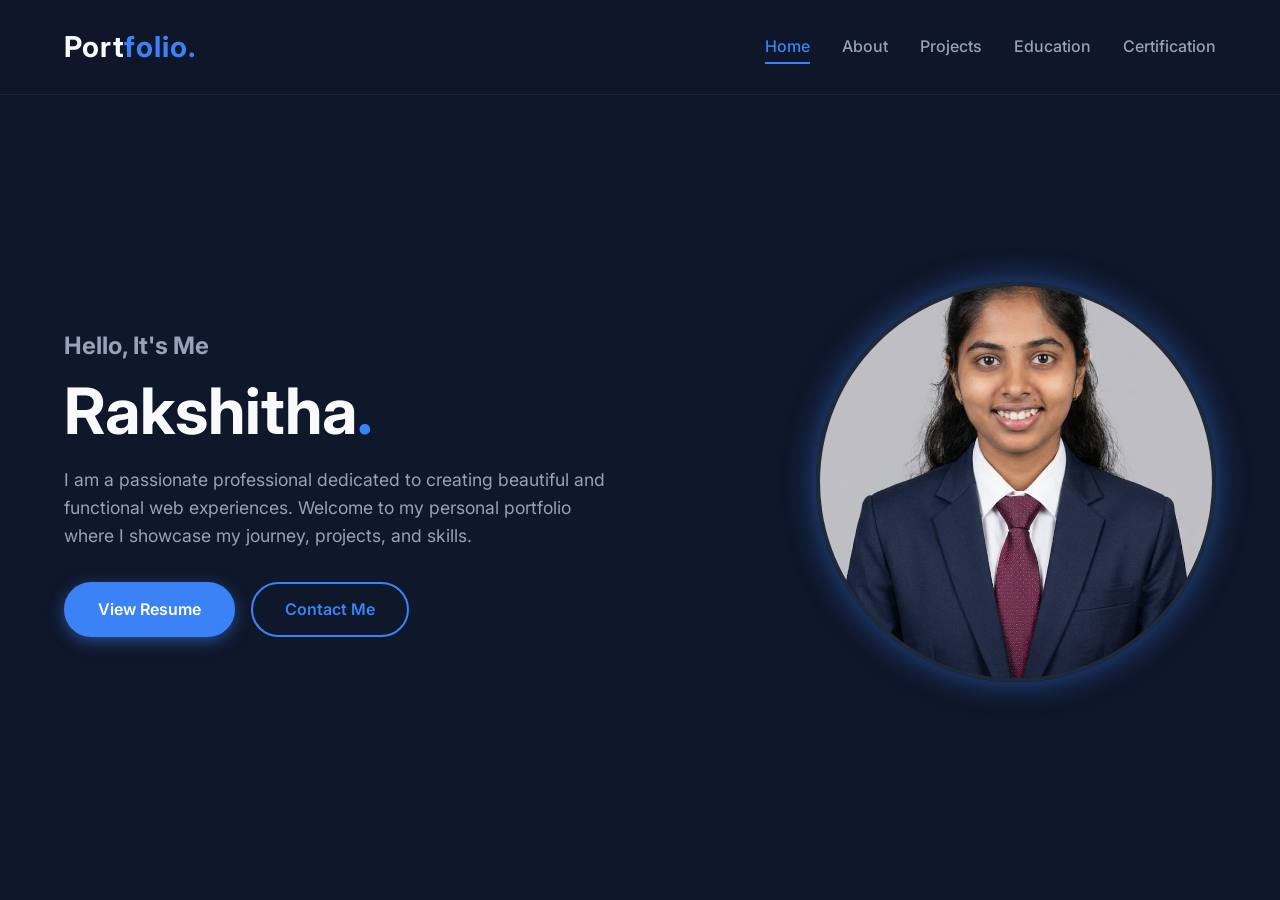
==== index.html @ 45963d86 "inital commit" ====
<!DOCTYPE html>
<html lang="en">
<head>
    <meta charset="UTF-8">
    <meta name="viewport" content="width=device-width, initial-scale=1.0">
    <title>Portfolio | Home</title>
    <link rel="stylesheet" href="css/styles.css">
    <link href="https://fonts.googleapis.com/css2?family=Inter:wght@300;400;500;600;700&display=swap" rel="stylesheet">
    <link rel="stylesheet" href="https://cdnjs.cloudflare.com/ajax/libs/font-awesome/6.4.0/css/all.min.css">
</head>
<body>

    <header>
        <a href="index.html" class="logo">Port<span>folio.</span></a>
        <nav class="nav-links">
            <a href="index.html" class="active">Home</a>
            <a href="about.html">About</a>
            <a href="projects.html">Projects</a>
            <a href="education.html">Education</a>
            <a href="certification.html">Certification</a>
        </nav>
        <div class="hamburger">
            <i class="fas fa-bars"></i>
        </div>
    </header>

    <section class="hero" id="home">
        <div class="hero-content fade-in">
            <h3>Hello, It's Me</h3>
            <h1>Rakshitha<span>.</span></h1>
            <p>I am a passionate professional dedicated to creating beautiful and functional web experiences. Welcome to my personal portfolio where I showcase my journey, projects, and skills.</p>
            
            <div class="hero-btn-group">
                <a href="resume - Copy.pdf" target="_blank" class="btn">View Resume</a>
                <a href="mailto:contact@example.com" class="btn btn-outline">Contact Me</a>
            </div>
        </div>

        <div class="hero-image fade-in">
            <div class="img-box">
                <img src="image - Copy.jpeg" alt="Rakshitha">
            </div>
        </div>
    </section>

    <script src="js/script.js"></script>
</body>
</html>
---- css/styles.css ----
:root {
  /* Color Palette - Premium Dark Theme */
  --bg-color: #0f172a;
  --surface-color: #1e293b;
  --surface-hover: #334155;
  --text-primary: #f8fafc;
  --text-secondary: #94a3b8;
  --accent-color: #3b82f6;
  --accent-glow: rgba(59, 130, 246, 0.5);
  
  /* Typography */
  --font-main: 'Inter', system-ui, -apple-system, sans-serif;
  --transition: all 0.3s ease;
}

* {
  margin: 0;
  padding: 0;
  box-sizing: border-box;
  font-family: var(--font-main);
}

body {
  background-color: var(--bg-color);
  color: var(--text-primary);
  line-height: 1.6;
  overflow-x: hidden;
}

a {
  text-decoration: none;
  color: inherit;
}

ul {
  list-style: none;
}

/* Header & Navigation */
header {
  position: fixed;
  top: 0;
  width: 100%;
  padding: 1.5rem 5%;
  display: flex;
  justify-content: space-between;
  align-items: center;
  background: rgba(15, 23, 42, 0.8);
  backdrop-filter: blur(10px);
  z-index: 1000;
  border-bottom: 1px solid rgba(255, 255, 255, 0.05);
}

.logo {
  font-size: 1.8rem;
  font-weight: 700;
  color: var(--text-primary);
  letter-spacing: 1px;
}

.logo span {
  color: var(--accent-color);
}

.nav-links {
  display: flex;
  gap: 2rem;
}

.nav-links a {
  font-size: 1rem;
  font-weight: 500;
  color: var(--text-secondary);
  transition: var(--transition);
  position: relative;
}

.nav-links a:hover,
.nav-links a.active {
  color: var(--accent-color);
}

.nav-links a::after {
  content: '';
  position: absolute;
  width: 0;
  height: 2px;
  background: var(--accent-color);
  bottom: -4px;
  left: 0;
  transition: var(--transition);
}

.nav-links a:hover::after,
.nav-links a.active::after {
  width: 100%;
}

.hamburger {
  display: none;
  cursor: pointer;
  font-size: 1.5rem;
  color: var(--text-primary);
}

/* Common Section Styles */
section {
  min-height: 100vh;
  padding: 8rem 5% 4rem;
}

.section-title {
  text-align: center;
  font-size: 2.5rem;
  margin-bottom: 3rem;
  color: var(--text-primary);
}

.section-title span {
  color: var(--accent-color);
}

/* Buttons */
.btn {
  display: inline-block;
  padding: 0.8rem 2rem;
  background: var(--accent-color);
  color: #fff;
  border-radius: 30px;
  font-weight: 600;
  transition: var(--transition);
  border: 2px solid var(--accent-color);
  box-shadow: 0 4px 15px var(--accent-glow);
}

.btn:hover {
  background: transparent;
  color: var(--accent-color);
  box-shadow: none;
}

.btn-outline {
  background: transparent;
  color: var(--accent-color);
  box-shadow: none;
}

.btn-outline:hover {
  background: var(--accent-color);
  color: #fff;
  box-shadow: 0 4px 15px var(--accent-glow);
}

/* Hero Section (Home) */
.hero {
  display: flex;
  align-items: center;
  justify-content: space-between;
  gap: 2rem;
}

.hero-content {
  flex: 1;
}

.hero-content h3 {
  font-size: 1.5rem;
  color: var(--text-secondary);
  margin-bottom: 0.5rem;
}

.hero-content h1 {
  font-size: 4rem;
  line-height: 1.2;
  margin-bottom: 1rem;
}

.hero-content h1 span {
  color: var(--accent-color);
}

.hero-content p {
  color: var(--text-secondary);
  font-size: 1.1rem;
  margin-bottom: 2rem;
  max-width: 600px;
}

.hero-btn-group {
  display: flex;
  gap: 1rem;
}

.hero-image {
  flex: 1;
  display: flex;
  justify-content: flex-end;
}

.img-box {
  width: 400px;
  height: 400px;
  border-radius: 50%;
  overflow: hidden;
  border: 4px solid var(--surface-color);
  box-shadow: 0 0 30px var(--accent-glow);
  position: relative;
  animation: float 6s ease-in-out infinite;
}

.img-box img {
  width: 100%;
  height: 100%;
  object-fit: cover;
}

@keyframes float {
  0% { transform: translateY(0); }
  50% { transform: translateY(-20px); }
  100% { transform: translateY(0); }
}

/* About Section */
.about-content {
  display: flex;
  gap: 4rem;
  align-items: center;
}

.about-text {
  flex: 1;
}

.about-text h2 {
  font-size: 2rem;
  margin-bottom: 1rem;
}

.about-text p {
  color: var(--text-secondary);
  margin-bottom: 1.5rem;
  font-size: 1.1rem;
}

.skills-grid {
  display: grid;
  grid-template-columns: repeat(auto-fit, minmax(120px, 1fr));
  gap: 1rem;
  margin-top: 2rem;
}

.skill-tag {
  background: var(--surface-color);
  padding: 0.8rem 1.5rem;
  border-radius: 8px;
  text-align: center;
  font-weight: 600;
  color: var(--accent-color);
  border: 1px solid rgba(255,255,255,0.05);
  transition: var(--transition);
}

.skill-tag:hover {
  background: var(--surface-hover);
  transform: translateY(-5px);
}

/* Projects Section */
.projects-grid {
  display: grid;
  grid-template-columns: repeat(auto-fit, minmax(300px, 1fr));
  gap: 2rem;
}

.project-card {
  background: var(--surface-color);
  border-radius: 12px;
  overflow: hidden;
  transition: var(--transition);
  border: 1px solid rgba(255,255,255,0.05);
}

.project-card:hover {
  transform: translateY(-10px);
  box-shadow: 0 10px 30px rgba(0,0,0,0.5);
  border-color: var(--accent-color);
}

.project-img {
  width: 100%;
  height: 200px;
  background: #2a3548; /* Placeholder color */
  display: flex;
  align-items: center;
  justify-content: center;
  color: var(--text-secondary);
}

.project-info {
  padding: 1.5rem;
}

.project-info h3 {
  margin-bottom: 0.5rem;
  color: var(--text-primary);
}

.project-info p {
  color: var(--text-secondary);
  font-size: 0.95rem;
  margin-bottom: 1rem;
}

/* Timeline (Education) */
.timeline {
  max-width: 800px;
  margin: 0 auto;
  position: relative;
}

.timeline::before {
  content: '';
  position: absolute;
  width: 2px;
  height: 100%;
  background: var(--surface-color);
  left: 50%;
  transform: translateX(-50%);
}

.timeline-item {
  width: 100%;
  margin-bottom: 3rem;
  position: relative;
}

.timeline-dot {
  position: absolute;
  width: 20px;
  height: 20px;
  background: var(--accent-color);
  border-radius: 50%;
  left: 50%;
  transform: translateX(-50%);
  top: 0;
  box-shadow: 0 0 10px var(--accent-glow);
}

.timeline-content {
  width: 45%;
  background: var(--surface-color);
  padding: 1.5rem;
  border-radius: 12px;
  border: 1px solid rgba(255,255,255,0.05);
}

.timeline-item:nth-child(odd) .timeline-content {
  margin-left: auto;
}

.timeline-date {
  color: var(--accent-color);
  font-weight: 600;
  margin-bottom: 0.5rem;
}

.timeline-content h3 {
  margin-bottom: 0.5rem;
}

.timeline-content p {
  color: var(--text-secondary);
}

/* Certifications */
.cert-grid {
  display: grid;
  grid-template-columns: repeat(auto-fit, minmax(300px, 1fr));
  gap: 2rem;
}

.cert-card {
  background: var(--surface-color);
  padding: 2rem;
  border-radius: 12px;
  text-align: center;
  border: 1px solid rgba(255,255,255,0.05);
  transition: var(--transition);
}

.cert-card:hover {
  transform: translateY(-5px);
  border-color: var(--accent-color);
}

.cert-icon {
  font-size: 3rem;
  color: var(--accent-color);
  margin-bottom: 1rem;
}

/* Animations */
.fade-in {
  opacity: 0;
  transform: translateY(30px);
  transition: opacity 0.8s ease, transform 0.8s ease;
}

.fade-in.appear {
  opacity: 1;
  transform: translateY(0);
}

/* Responsive */
@media (max-width: 991px) {
  header { padding: 1.5rem; }
  section { padding: 6rem 5% 2rem; }
  .hero { flex-direction: column; text-align: center; gap: 4rem;}
  .hero-content h1 { font-size: 3rem; }
  .hero-btn-group { justify-content: center; }
  .hero-image { justify-content: center; }
  .img-box { width: 300px; height: 300px; }
  .about-content { flex-direction: column; }
  .timeline::before { left: 0; }
  .timeline-dot { left: 0; transform: translateX(-5px); }
  .timeline-content { width: 90%; margin-left: auto !important; }
}

@media (max-width: 768px) {
  .hamburger { display: block; }
  .nav-links {
    position: absolute;
    top: 100%;
    left: 0;
    width: 100%;
    background: var(--surface-color);
    flex-direction: column;
    text-align: center;
    padding: 2rem 0;
    gap: 1.5rem;
    clip-path: polygon(0 0, 100% 0, 100% 0, 0 0);
    transition: var(--transition);
  }
  .nav-links.active {
    clip-path: polygon(0 0, 100% 0, 100% 100%, 0 100%);
  }
}
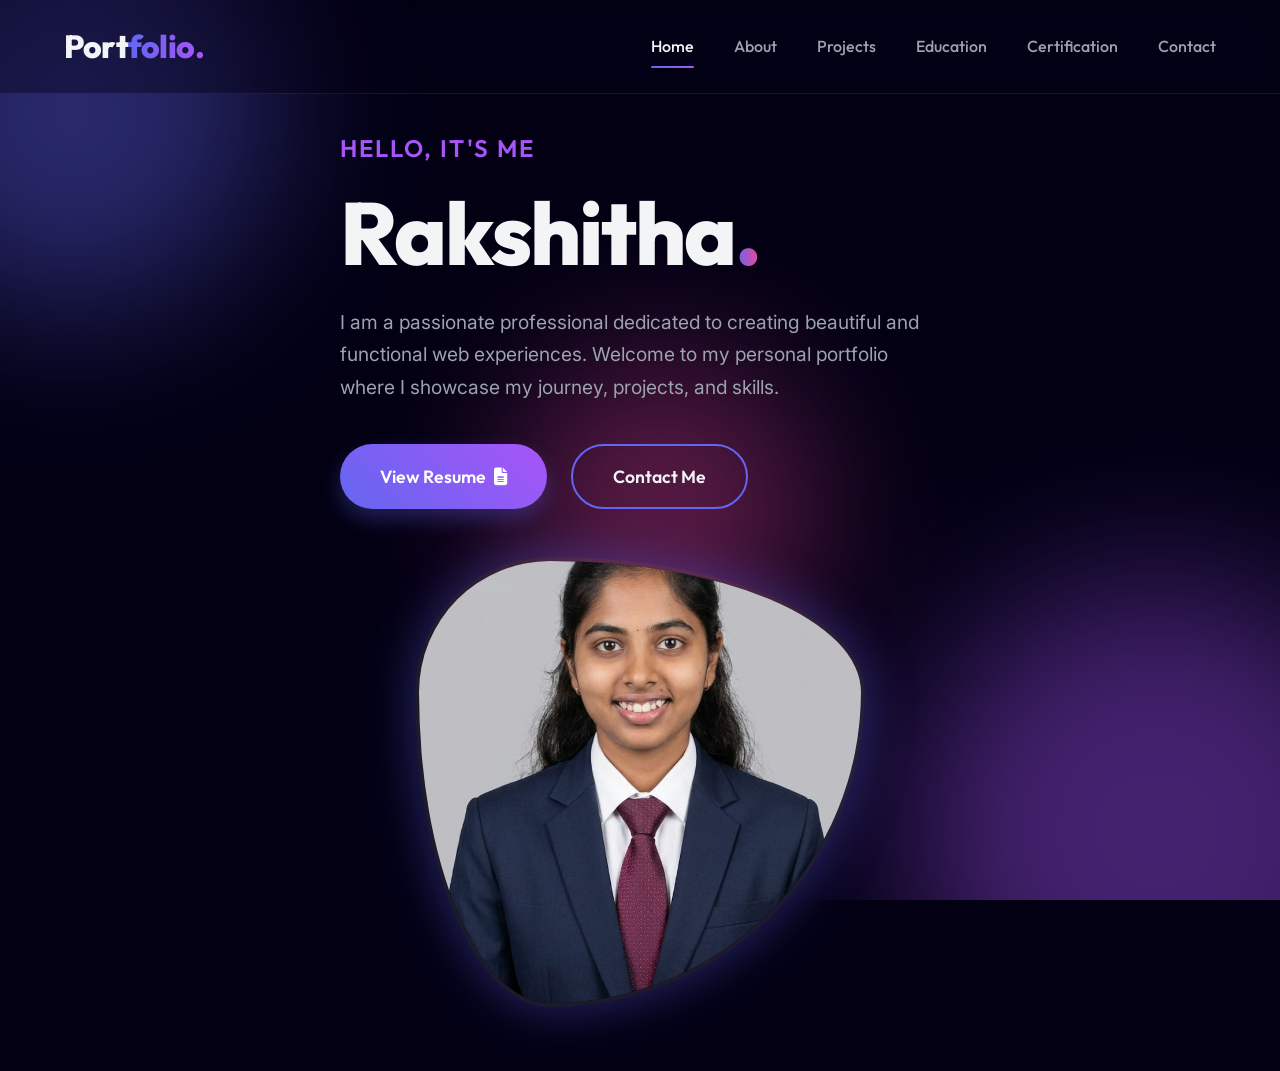
==== commit da897452: "inital commit" ====
--- a/index.html
+++ b/index.html
@@ -5,11 +5,16 @@
     <meta name="viewport" content="width=device-width, initial-scale=1.0">
     <title>Portfolio | Home</title>
     <link rel="stylesheet" href="css/styles.css">
-    <link href="https://fonts.googleapis.com/css2?family=Inter:wght@300;400;500;600;700&display=swap" rel="stylesheet">
+    <link href="https://fonts.googleapis.com/css2?family=Inter:wght@300;400;500;600&family=Outfit:wght@400;600;700;800&display=swap" rel="stylesheet">
     <link rel="stylesheet" href="https://cdnjs.cloudflare.com/ajax/libs/font-awesome/6.4.0/css/all.min.css">
 </head>
 <body>
 
+    <div class="bg-shapes">
+        <div class="shape shape-1"></div>
+        <div class="shape shape-2"></div>
+        <div class="shape shape-3"></div>
+    </div>
     <header>
         <a href="index.html" class="logo">Port<span>folio.</span></a>
         <nav class="nav-links">
@@ -18,21 +23,22 @@
             <a href="projects.html">Projects</a>
             <a href="education.html">Education</a>
             <a href="certification.html">Certification</a>
+            <a href="contact.html">Contact</a>
         </nav>
         <div class="hamburger">
             <i class="fas fa-bars"></i>
         </div>
     </header>
 
-    <section class="hero" id="home">
+    <section class="hero page-section" id="home">
         <div class="hero-content fade-in">
             <h3>Hello, It's Me</h3>
             <h1>Rakshitha<span>.</span></h1>
             <p>I am a passionate professional dedicated to creating beautiful and functional web experiences. Welcome to my personal portfolio where I showcase my journey, projects, and skills.</p>
             
             <div class="hero-btn-group">
-                <a href="resume - Copy.pdf" target="_blank" class="btn">View Resume</a>
-                <a href="mailto:contact@example.com" class="btn btn-outline">Contact Me</a>
+                <a href="resume - Copy.pdf" target="_blank" class="btn">View Resume <i class="fas fa-file-alt" style="margin-left: 8px;"></i></a>
+                <a href="contact.html" class="btn btn-outline">Contact Me</a>
             </div>
         </div>
 
--- a/css/styles.css
+++ b/css/styles.css
@@ -1,30 +1,89 @@
 :root {
-  /* Color Palette - Premium Dark Theme */
-  --bg-color: #0f172a;
-  --surface-color: #1e293b;
-  --surface-hover: #334155;
-  --text-primary: #f8fafc;
-  --text-secondary: #94a3b8;
-  --accent-color: #3b82f6;
-  --accent-glow: rgba(59, 130, 246, 0.5);
+  /* Dynamic Premium Dark Theme */
+  --bg-color: #030014;
+  --surface-color: rgba(30, 30, 40, 0.4);
+  --surface-hover: rgba(50, 50, 70, 0.5);
+  --text-primary: #f3f4f6;
+  --text-secondary: #9ca3af;
+  --accent-primary: #6366f1; /* Indigo */
+  --accent-secondary: #a855f7; /* Purple */
+  --accent-tertiary: #ec4899; /* Pink */
+  
+  --glass-border: rgba(255, 255, 255, 0.08);
+  --glass-shadow: 0 8px 32px 0 rgba(0, 0, 0, 0.37);
   
   /* Typography */
-  --font-main: 'Inter', system-ui, -apple-system, sans-serif;
-  --transition: all 0.3s ease;
+  --font-main: 'Inter', sans-serif;
+  --font-heading: 'Outfit', sans-serif;
+  --transition: all 0.4s cubic-bezier(0.4, 0, 0.2, 1);
 }
 
 * {
   margin: 0;
   padding: 0;
   box-sizing: border-box;
-  font-family: var(--font-main);
 }
 
 body {
   background-color: var(--bg-color);
   color: var(--text-primary);
-  line-height: 1.6;
+  font-family: var(--font-main);
+  line-height: 1.7;
   overflow-x: hidden;
+  position: relative;
+}
+
+/* Background Animated Shapes */
+.bg-shapes {
+  position: fixed;
+  top: 0;
+  left: 0;
+  width: 100vw;
+  height: 100vh;
+  z-index: -1;
+  overflow: hidden;
+  pointer-events: none;
+}
+
+.shape {
+  position: absolute;
+  filter: blur(80px);
+  border-radius: 50%;
+  opacity: 0.4;
+  animation: float-shape 20s infinite alternate;
+}
+
+.shape-1 {
+  background: var(--accent-primary);
+  width: 400px;
+  height: 400px;
+  top: -10%;
+  left: -10%;
+  animation-delay: 0s;
+}
+
+.shape-2 {
+  background: var(--accent-secondary);
+  width: 500px;
+  height: 500px;
+  bottom: -20%;
+  right: -10%;
+  animation-delay: -5s;
+}
+
+.shape-3 {
+  background: var(--accent-tertiary);
+  width: 300px;
+  height: 300px;
+  top: 40%;
+  left: 40%;
+  animation-delay: -10s;
+}
+
+@keyframes float-shape {
+  0% { transform: translate(0, 0) rotate(0deg); }
+  50% { transform: translate(100px, 50px) rotate(180deg); }
+  100% { transform: translate(-50px, 150px) rotate(360deg); }
 }
 
 a {
@@ -36,48 +95,61 @@
   list-style: none;
 }
 
-/* Header & Navigation */
+/* Glass Header */
 header {
   position: fixed;
   top: 0;
   width: 100%;
-  padding: 1.5rem 5%;
+  padding: 1.2rem 5%;
   display: flex;
   justify-content: space-between;
   align-items: center;
-  background: rgba(15, 23, 42, 0.8);
-  backdrop-filter: blur(10px);
+  background: rgba(3, 0, 20, 0.4);
+  backdrop-filter: blur(12px);
+  -webkit-backdrop-filter: blur(12px);
   z-index: 1000;
-  border-bottom: 1px solid rgba(255, 255, 255, 0.05);
+  border-bottom: 1px solid var(--glass-border);
+  transition: var(--transition);
+}
+
+header.scrolled {
+  padding: 1rem 5%;
+  background: rgba(3, 0, 20, 0.8);
+  box-shadow: 0 10px 30px rgba(0,0,0,0.5);
 }
 
 .logo {
-  font-size: 1.8rem;
-  font-weight: 700;
-  color: var(--text-primary);
-  letter-spacing: 1px;
+  font-family: var(--font-heading);
+  font-size: 2rem;
+  font-weight: 800;
+  color: var(--text-primary);
+  letter-spacing: -0.5px;
 }
 
 .logo span {
-  color: var(--accent-color);
+  background: linear-gradient(to right, var(--accent-primary), var(--accent-secondary));
+  -webkit-background-clip: text;
+  -webkit-text-fill-color: transparent;
 }
 
 .nav-links {
   display: flex;
-  gap: 2rem;
+  gap: 2.5rem;
 }
 
 .nav-links a {
+  font-family: var(--font-heading);
   font-size: 1rem;
   font-weight: 500;
   color: var(--text-secondary);
   transition: var(--transition);
   position: relative;
+  padding: 0.5rem 0;
 }
 
 .nav-links a:hover,
 .nav-links a.active {
-  color: var(--accent-color);
+  color: var(--text-primary);
 }
 
 .nav-links a::after {
@@ -85,10 +157,11 @@
   position: absolute;
   width: 0;
   height: 2px;
-  background: var(--accent-color);
-  bottom: -4px;
+  background: linear-gradient(to right, var(--accent-primary), var(--accent-secondary));
+  bottom: 0;
   left: 0;
   transition: var(--transition);
+  border-radius: 2px;
 }
 
 .nav-links a:hover::after,
@@ -101,62 +174,101 @@
   cursor: pointer;
   font-size: 1.5rem;
   color: var(--text-primary);
-}
-
-/* Common Section Styles */
-section {
+  z-index: 1001;
+}
+
+/* Sections */
+.page-section {
   min-height: 100vh;
   padding: 8rem 5% 4rem;
+  display: flex;
+  flex-direction: column;
 }
 
 .section-title {
+  font-family: var(--font-heading);
   text-align: center;
-  font-size: 2.5rem;
-  margin-bottom: 3rem;
-  color: var(--text-primary);
+  font-size: 3.5rem;
+  font-weight: 800;
+  margin-bottom: 4rem;
+  color: var(--text-primary);
+  letter-spacing: -1px;
 }
 
 .section-title span {
-  color: var(--accent-color);
+  background: linear-gradient(to right, var(--accent-secondary), var(--accent-tertiary));
+  -webkit-background-clip: text;
+  -webkit-text-fill-color: transparent;
 }
 
 /* Buttons */
 .btn {
-  display: inline-block;
-  padding: 0.8rem 2rem;
-  background: var(--accent-color);
+  font-family: var(--font-heading);
+  display: inline-flex;
+  align-items: center;
+  justify-content: center;
+  padding: 1rem 2.5rem;
+  background: linear-gradient(45deg, var(--accent-primary), var(--accent-secondary));
   color: #fff;
-  border-radius: 30px;
+  border-radius: 50px;
   font-weight: 600;
-  transition: var(--transition);
-  border: 2px solid var(--accent-color);
-  box-shadow: 0 4px 15px var(--accent-glow);
+  font-size: 1.1rem;
+  transition: var(--transition);
+  border: none;
+  box-shadow: 0 10px 20px rgba(99, 102, 241, 0.3);
+  position: relative;
+  overflow: hidden;
+  z-index: 1;
+  cursor: pointer;
+}
+
+.btn::before {
+  content: '';
+  position: absolute;
+  top: 0;
+  left: 0;
+  width: 100%;
+  height: 100%;
+  background: linear-gradient(45deg, var(--accent-secondary), var(--accent-tertiary));
+  z-index: -1;
+  transition: var(--transition);
+  opacity: 0;
+}
+
+.btn:hover::before {
+  opacity: 1;
 }
 
 .btn:hover {
-  background: transparent;
-  color: var(--accent-color);
-  box-shadow: none;
+  transform: translateY(-3px);
+  box-shadow: 0 15px 25px rgba(168, 85, 247, 0.4);
 }
 
 .btn-outline {
   background: transparent;
-  color: var(--accent-color);
+  color: var(--text-primary);
+  border: 2px solid var(--accent-primary);
   box-shadow: none;
 }
 
+.btn-outline::before {
+  background: var(--accent-primary);
+}
+
 .btn-outline:hover {
-  background: var(--accent-color);
   color: #fff;
-  box-shadow: 0 4px 15px var(--accent-glow);
-}
-
-/* Hero Section (Home) */
+  border-color: transparent;
+  box-shadow: 0 10px 20px rgba(99, 102, 241, 0.3);
+}
+
+/* Hero Section */
 .hero {
   display: flex;
   align-items: center;
   justify-content: space-between;
-  gap: 2rem;
+  gap: 3rem;
+  min-height: 100vh;
+  padding: 8rem 5% 4rem;
 }
 
 .hero-content {
@@ -164,54 +276,77 @@
 }
 
 .hero-content h3 {
+  font-family: var(--font-heading);
   font-size: 1.5rem;
-  color: var(--text-secondary);
-  margin-bottom: 0.5rem;
+  color: var(--accent-secondary);
+  font-weight: 600;
+  margin-bottom: 1rem;
+  letter-spacing: 2px;
+  text-transform: uppercase;
 }
 
 .hero-content h1 {
-  font-size: 4rem;
-  line-height: 1.2;
-  margin-bottom: 1rem;
+  font-family: var(--font-heading);
+  font-size: 5.5rem;
+  font-weight: 800;
+  line-height: 1.1;
+  margin-bottom: 1.5rem;
+  letter-spacing: -2px;
 }
 
 .hero-content h1 span {
-  color: var(--accent-color);
+  background: linear-gradient(to right, var(--accent-primary), var(--accent-tertiary));
+  -webkit-background-clip: text;
+  -webkit-text-fill-color: transparent;
 }
 
 .hero-content p {
   color: var(--text-secondary);
-  font-size: 1.1rem;
-  margin-bottom: 2rem;
+  font-size: 1.2rem;
+  margin-bottom: 2.5rem;
   max-width: 600px;
 }
 
 .hero-btn-group {
   display: flex;
-  gap: 1rem;
+  gap: 1.5rem;
 }
 
 .hero-image {
   flex: 1;
   display: flex;
   justify-content: flex-end;
+  position: relative;
 }
 
 .img-box {
-  width: 400px;
-  height: 400px;
-  border-radius: 50%;
+  width: 450px;
+  height: 450px;
+  border-radius: 30% 70% 70% 30% / 30% 30% 70% 70%;
   overflow: hidden;
-  border: 4px solid var(--surface-color);
-  box-shadow: 0 0 30px var(--accent-glow);
+  border: 4px solid rgba(255, 255, 255, 0.1);
+  box-shadow: 0 0 50px rgba(99, 102, 241, 0.4);
   position: relative;
-  animation: float 6s ease-in-out infinite;
+  animation: morph 8s ease-in-out infinite, float 6s ease-in-out infinite;
 }
 
 .img-box img {
   width: 100%;
   height: 100%;
   object-fit: cover;
+  transition: var(--transition);
+}
+
+.img-box:hover img {
+  transform: scale(1.1);
+}
+
+@keyframes morph {
+  0% { border-radius: 30% 70% 70% 30% / 30% 30% 70% 70%; }
+  25% { border-radius: 58% 42% 75% 25% / 76% 46% 54% 24%; }
+  50% { border-radius: 50% 50% 33% 67% / 55% 27% 73% 45%; }
+  75% { border-radius: 33% 67% 58% 42% / 63% 68% 32% 37%; }
+  100% { border-radius: 30% 70% 70% 30% / 30% 30% 70% 70%; }
 }
 
 @keyframes float {
@@ -220,6 +355,24 @@
   100% { transform: translateY(0); }
 }
 
+/* Glass Card Style */
+.glass-card {
+  background: var(--surface-color);
+  backdrop-filter: blur(16px);
+  -webkit-backdrop-filter: blur(16px);
+  border: 1px solid var(--glass-border);
+  border-radius: 24px;
+  padding: 2.5rem;
+  box-shadow: var(--glass-shadow);
+  transition: var(--transition);
+}
+
+.glass-card:hover {
+  transform: translateY(-10px);
+  background: var(--surface-hover);
+  border-color: rgba(255, 255, 255, 0.2);
+}
+
 /* About Section */
 .about-content {
   display: flex;
@@ -232,88 +385,145 @@
 }
 
 .about-text h2 {
-  font-size: 2rem;
-  margin-bottom: 1rem;
+  font-family: var(--font-heading);
+  font-size: 2.5rem;
+  margin-bottom: 1.5rem;
+  color: var(--text-primary);
 }
 
 .about-text p {
   color: var(--text-secondary);
   margin-bottom: 1.5rem;
-  font-size: 1.1rem;
+  font-size: 1.15rem;
+}
+
+.skills-container {
+  margin-top: 3rem;
+}
+
+.skills-container h3 {
+  font-family: var(--font-heading);
+  font-size: 1.5rem;
+  margin-bottom: 1.5rem;
 }
 
 .skills-grid {
-  display: grid;
-  grid-template-columns: repeat(auto-fit, minmax(120px, 1fr));
+  display: flex;
+  flex-wrap: wrap;
   gap: 1rem;
-  margin-top: 2rem;
 }
 
 .skill-tag {
-  background: var(--surface-color);
+  background: rgba(255, 255, 255, 0.05);
   padding: 0.8rem 1.5rem;
-  border-radius: 8px;
-  text-align: center;
+  border-radius: 50px;
+  font-family: var(--font-heading);
   font-weight: 600;
-  color: var(--accent-color);
-  border: 1px solid rgba(255,255,255,0.05);
-  transition: var(--transition);
+  color: var(--text-primary);
+  border: 1px solid rgba(255,255,255,0.1);
+  transition: var(--transition);
+  display: flex;
+  align-items: center;
+  gap: 0.5rem;
+}
+
+.skill-tag i {
+  color: var(--accent-secondary);
 }
 
 .skill-tag:hover {
-  background: var(--surface-hover);
-  transform: translateY(-5px);
+  background: linear-gradient(45deg, var(--accent-primary), var(--accent-secondary));
+  border-color: transparent;
+  transform: translateY(-3px);
+  box-shadow: 0 10px 20px rgba(99, 102, 241, 0.3);
 }
 
 /* Projects Section */
 .projects-grid {
   display: grid;
-  grid-template-columns: repeat(auto-fit, minmax(300px, 1fr));
-  gap: 2rem;
+  grid-template-columns: repeat(auto-fit, minmax(350px, 1fr));
+  gap: 2.5rem;
 }
 
 .project-card {
-  background: var(--surface-color);
-  border-radius: 12px;
+  padding: 0;
   overflow: hidden;
-  transition: var(--transition);
-  border: 1px solid rgba(255,255,255,0.05);
-}
-
-.project-card:hover {
-  transform: translateY(-10px);
-  box-shadow: 0 10px 30px rgba(0,0,0,0.5);
-  border-color: var(--accent-color);
+  display: flex;
+  flex-direction: column;
 }
 
 .project-img {
   width: 100%;
-  height: 200px;
-  background: #2a3548; /* Placeholder color */
+  height: 250px;
+  background: linear-gradient(135deg, rgba(99,102,241,0.2), rgba(168,85,247,0.2));
   display: flex;
   align-items: center;
   justify-content: center;
-  color: var(--text-secondary);
+  color: rgba(255,255,255,0.5);
+  position: relative;
+  overflow: hidden;
+}
+
+.project-img::after {
+  content: '';
+  position: absolute;
+  top: 0;
+  left: 0;
+  width: 100%;
+  height: 100%;
+  background: linear-gradient(to bottom, transparent, rgba(3,0,20,0.8));
+}
+
+.project-img i {
+  z-index: 1;
+  font-size: 4rem;
+  color: var(--text-primary);
+  transition: var(--transition);
+}
+
+.project-card:hover .project-img i {
+  transform: scale(1.2);
+  color: var(--accent-secondary);
 }
 
 .project-info {
-  padding: 1.5rem;
+  padding: 2rem;
+  flex: 1;
+  display: flex;
+  flex-direction: column;
+}
+
+.project-tags {
+  display: flex;
+  gap: 0.5rem;
+  margin-bottom: 1rem;
+}
+
+.project-tags span {
+  font-size: 0.8rem;
+  padding: 0.3rem 0.8rem;
+  background: rgba(255,255,255,0.1);
+  border-radius: 20px;
+  color: var(--accent-primary);
 }
 
 .project-info h3 {
-  margin-bottom: 0.5rem;
+  font-family: var(--font-heading);
+  font-size: 1.5rem;
+  margin-bottom: 1rem;
   color: var(--text-primary);
 }
 
 .project-info p {
   color: var(--text-secondary);
-  font-size: 0.95rem;
-  margin-bottom: 1rem;
+  font-size: 1rem;
+  margin-bottom: 2rem;
+  flex: 1;
 }
 
 /* Timeline (Education) */
 .timeline {
-  max-width: 800px;
+  max-width: 900px;
   margin: 0 auto;
   position: relative;
 }
@@ -323,87 +533,249 @@
   position: absolute;
   width: 2px;
   height: 100%;
-  background: var(--surface-color);
+  background: linear-gradient(to bottom, var(--accent-primary), var(--accent-tertiary));
   left: 50%;
   transform: translateX(-50%);
 }
 
 .timeline-item {
   width: 100%;
-  margin-bottom: 3rem;
+  margin-bottom: 4rem;
   position: relative;
+  display: flex;
+  justify-content: space-between;
+  align-items: center;
+}
+
+.timeline-item:nth-child(even) {
+  flex-direction: row-reverse;
 }
 
 .timeline-dot {
   position: absolute;
-  width: 20px;
-  height: 20px;
-  background: var(--accent-color);
+  width: 24px;
+  height: 24px;
+  background: var(--bg-color);
+  border: 4px solid var(--accent-secondary);
   border-radius: 50%;
   left: 50%;
   transform: translateX(-50%);
-  top: 0;
-  box-shadow: 0 0 10px var(--accent-glow);
+  box-shadow: 0 0 15px var(--accent-secondary);
+  z-index: 1;
+  transition: var(--transition);
+}
+
+.timeline-item:hover .timeline-dot {
+  background: var(--accent-secondary);
+  transform: translateX(-50%) scale(1.3);
 }
 
 .timeline-content {
   width: 45%;
-  background: var(--surface-color);
-  padding: 1.5rem;
-  border-radius: 12px;
-  border: 1px solid rgba(255,255,255,0.05);
-}
-
-.timeline-item:nth-child(odd) .timeline-content {
-  margin-left: auto;
 }
 
 .timeline-date {
-  color: var(--accent-color);
+  display: inline-block;
+  padding: 0.5rem 1.5rem;
+  background: rgba(168, 85, 247, 0.1);
+  color: var(--accent-secondary);
+  border-radius: 50px;
   font-weight: 600;
+  margin-bottom: 1rem;
+  border: 1px solid rgba(168, 85, 247, 0.3);
+}
+
+.timeline-content h3 {
+  font-family: var(--font-heading);
+  font-size: 1.5rem;
   margin-bottom: 0.5rem;
-}
-
-.timeline-content h3 {
-  margin-bottom: 0.5rem;
-}
-
-.timeline-content p {
+  color: var(--text-primary);
+}
+
+.timeline-content h4 {
+  font-size: 1.1rem;
   color: var(--text-secondary);
+  font-weight: 500;
+  margin-bottom: 1rem;
 }
 
 /* Certifications */
 .cert-grid {
   display: grid;
   grid-template-columns: repeat(auto-fit, minmax(300px, 1fr));
+  gap: 2.5rem;
+}
+
+.cert-card {
+  text-align: center;
+  display: flex;
+  flex-direction: column;
+  align-items: center;
+  justify-content: center;
+}
+
+.cert-icon {
+  width: 80px;
+  height: 80px;
+  background: linear-gradient(135deg, rgba(99,102,241,0.1), rgba(168,85,247,0.1));
+  border-radius: 50%;
+  display: flex;
+  align-items: center;
+  justify-content: center;
+  font-size: 2.5rem;
+  color: var(--accent-secondary);
+  margin-bottom: 1.5rem;
+  border: 1px solid rgba(255,255,255,0.05);
+  transition: var(--transition);
+}
+
+.cert-card:hover .cert-icon {
+  transform: scale(1.1) rotate(10deg);
+  background: linear-gradient(135deg, var(--accent-primary), var(--accent-secondary));
+  color: #fff;
+}
+
+.cert-card h3 {
+  font-family: var(--font-heading);
+  font-size: 1.3rem;
+  margin-bottom: 0.5rem;
+}
+
+.cert-card p {
+  color: var(--text-secondary);
+  margin-bottom: 2rem;
+  font-size: 0.95rem;
+}
+
+/* Contact Section */
+.contact-container {
+  display: grid;
+  grid-template-columns: 1fr 1fr;
+  gap: 4rem;
+  max-width: 1200px;
+  margin: 0 auto;
+}
+
+.contact-info {
+  display: flex;
+  flex-direction: column;
   gap: 2rem;
 }
 
-.cert-card {
-  background: var(--surface-color);
-  padding: 2rem;
+.contact-info h3 {
+  font-family: var(--font-heading);
+  font-size: 2.5rem;
+  color: var(--text-primary);
+}
+
+.contact-info p {
+  color: var(--text-secondary);
+  font-size: 1.1rem;
+}
+
+.contact-method {
+  display: flex;
+  align-items: center;
+  gap: 1.5rem;
+}
+
+.icon-box {
+  width: 60px;
+  height: 60px;
+  background: rgba(255,255,255,0.05);
+  border-radius: 15px;
+  display: flex;
+  align-items: center;
+  justify-content: center;
+  font-size: 1.5rem;
+  color: var(--accent-secondary);
+  border: 1px solid var(--glass-border);
+  transition: var(--transition);
+}
+
+.contact-method:hover .icon-box {
+  background: var(--accent-secondary);
+  color: #fff;
+  transform: translateY(-5px);
+}
+
+.info-details h4 {
+  font-family: var(--font-heading);
+  font-size: 1.1rem;
+  margin-bottom: 0.2rem;
+}
+
+.info-details a, .info-details p {
+  color: var(--text-secondary);
+  transition: var(--transition);
+}
+
+.info-details a:hover {
+  color: var(--accent-secondary);
+}
+
+.social-links {
+  display: flex;
+  gap: 1rem;
+  margin-top: 1rem;
+}
+
+.social-btn {
+  width: 50px;
+  height: 50px;
+  border-radius: 50%;
+  background: rgba(255,255,255,0.05);
+  display: flex;
+  align-items: center;
+  justify-content: center;
+  font-size: 1.2rem;
+  color: var(--text-primary);
+  border: 1px solid var(--glass-border);
+  transition: var(--transition);
+}
+
+.social-btn:hover {
+  background: linear-gradient(45deg, var(--accent-primary), var(--accent-secondary));
+  transform: translateY(-5px);
+  border-color: transparent;
+}
+
+.contact-form {
+  display: flex;
+  flex-direction: column;
+  gap: 1.5rem;
+}
+
+.input-group input,
+.input-group textarea {
+  width: 100%;
+  padding: 1.2rem;
+  background: rgba(255,255,255,0.03);
+  border: 1px solid var(--glass-border);
   border-radius: 12px;
-  text-align: center;
-  border: 1px solid rgba(255,255,255,0.05);
-  transition: var(--transition);
-}
-
-.cert-card:hover {
-  transform: translateY(-5px);
-  border-color: var(--accent-color);
-}
-
-.cert-icon {
-  font-size: 3rem;
-  color: var(--accent-color);
-  margin-bottom: 1rem;
+  color: var(--text-primary);
+  font-family: var(--font-main);
+  font-size: 1rem;
+  transition: var(--transition);
+}
+
+.input-group textarea {
+  resize: vertical;
+}
+
+.input-group input:focus,
+.input-group textarea:focus {
+  outline: none;
+  border-color: var(--accent-secondary);
+  background: rgba(255,255,255,0.05);
+  box-shadow: 0 0 15px rgba(168,85,247,0.2);
 }
 
 /* Animations */
 .fade-in {
   opacity: 0;
-  transform: translateY(30px);
-  transition: opacity 0.8s ease, transform 0.8s ease;
+  transform: translateY(40px);
+  transition: opacity 1s cubic-bezier(0.4, 0, 0.2, 1), transform 1s cubic-bezier(0.4, 0, 0.2, 1);
 }
 
 .fade-in.appear {
@@ -412,18 +784,10 @@
 }
 
 /* Responsive */
-@media (max-width: 991px) {
-  header { padding: 1.5rem; }
-  section { padding: 6rem 5% 2rem; }
-  .hero { flex-direction: column; text-align: center; gap: 4rem;}
-  .hero-content h1 { font-size: 3rem; }
-  .hero-btn-group { justify-content: center; }
-  .hero-image { justify-content: center; }
-  .img-box { width: 300px; height: 300px; }
-  .about-content { flex-direction: column; }
-  .timeline::before { left: 0; }
-  .timeline-dot { left: 0; transform: translateX(-5px); }
-  .timeline-content { width: 90%; margin-left: auto !important; }
+@media (max-width: 1024px) {
+  .hero-content h1 { font-size: 4rem; }
+  .img-box { width: 350px; height: 350px; }
+  .contact-container { grid-template-columns: 1fr; }
 }
 
 @media (max-width: 768px) {
@@ -433,15 +797,31 @@
     top: 100%;
     left: 0;
     width: 100%;
-    background: var(--surface-color);
+    background: rgba(3, 0, 20, 0.95);
+    backdrop-filter: blur(20px);
     flex-direction: column;
     text-align: center;
     padding: 2rem 0;
-    gap: 1.5rem;
+    gap: 2rem;
     clip-path: polygon(0 0, 100% 0, 100% 0, 0 0);
     transition: var(--transition);
+    border-bottom: 1px solid var(--glass-border);
   }
   .nav-links.active {
     clip-path: polygon(0 0, 100% 0, 100% 100%, 0 100%);
   }
-}
+  
+  .hero { flex-direction: column; text-align: center; gap: 4rem; padding-top: 10rem;}
+  .hero-content h1 { font-size: 3.5rem; }
+  .hero-btn-group { justify-content: center; }
+  
+  .about-content { flex-direction: column; }
+  .about-text h2 { text-align: center; }
+  .skills-grid { justify-content: center; }
+  
+  .timeline::before { left: 0; }
+  .timeline-item, .timeline-item:nth-child(even) { flex-direction: column; align-items: flex-end;}
+  .timeline-dot { left: 0; transform: translateX(-5px); }
+  .timeline-item:hover .timeline-dot { transform: translateX(-5px) scale(1.3); }
+  .timeline-content { width: 90%; }
+}
